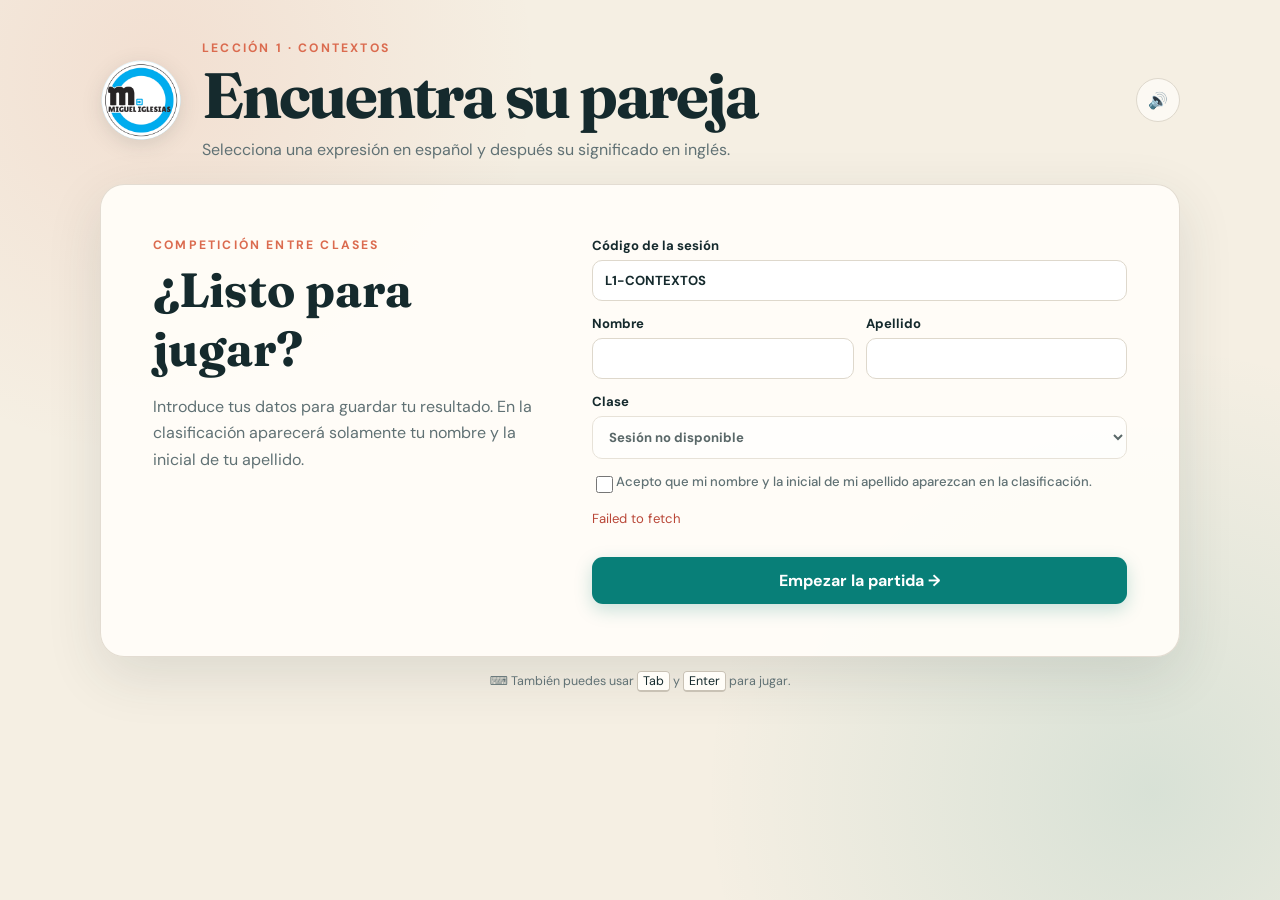
==== index.html @ 014b66b9 "Refresh competition assets" ====
<!doctype html>
<html lang="es">
<head>
  <meta charset="utf-8">
  <meta name="viewport" content="width=device-width, initial-scale=1">
  <meta name="description" content="Juego de vocabulario de la Lección 1: Contextos. Empareja expresiones en español con su significado en inglés.">
  <title>Contextos · Empareja el vocabulario</title>
  <link rel="preconnect" href="https://fonts.googleapis.com">
  <link rel="preconnect" href="https://fonts.gstatic.com" crossorigin>
  <link href="https://fonts.googleapis.com/css2?family=DM+Sans:wght@400;500;600;700&amp;family=Fraunces:opsz,wght@9..144,700&amp;display=swap" rel="stylesheet">
  <link rel="stylesheet" href="styles.css?v=2">
</head>
<body>
  <main class="app-shell">
    <header class="hero">
      <img class="brand-logo" src="miguel-iglesias-logo.png" alt="Miguel Iglesias">
      <div>
        <p class="eyebrow">LECCIÓN 1 · CONTEXTOS</p>
        <h1>Encuentra su pareja</h1>
        <p class="intro">Selecciona una expresión en español y después su significado en inglés.</p>
      </div>
      <button class="sound-button" id="soundButton" type="button" aria-pressed="true" title="Desactivar sonidos">
        <span aria-hidden="true" id="soundIcon">🔊</span><span class="sr-only" id="soundLabel">Sonidos activados</span>
      </button>
    </header>

    <section class="registration-card" id="registrationCard" aria-labelledby="registrationTitle">
      <div class="registration-copy">
        <p class="eyebrow">COMPETICIÓN ENTRE CLASES</p>
        <h2 id="registrationTitle">¿Listo para jugar?</h2>
        <p>Introduce tus datos para guardar tu resultado. En la clasificación aparecerá solamente tu nombre y la inicial de tu apellido.</p>
      </div>
      <form id="registrationForm" class="registration-form">
        <label>Código de la sesión
          <input id="sessionCode" name="sessionCode" value="L1-CONTEXTOS" maxlength="24" required autocomplete="off">
        </label>
        <div class="form-row">
          <label>Nombre
            <input id="firstName" name="firstName" maxlength="40" required autocomplete="given-name">
          </label>
          <label>Apellido
            <input id="lastName" name="lastName" maxlength="60" required autocomplete="family-name">
          </label>
        </div>
        <label>Clase
          <select id="classSelect" name="classId" required disabled>
            <option value="">Cargando clases…</option>
          </select>
        </label>
        <label class="consent-row">
          <input id="consent" type="checkbox" required>
          <span>Acepto que mi nombre y la inicial de mi apellido aparezcan en la clasificación.</span>
        </label>
        <p class="form-message" id="formMessage" role="status" aria-live="polite"></p>
        <button class="primary-button start-button" id="startButton" type="submit">Empezar la partida <span aria-hidden="true">→</span></button>
      </form>
    </section>

    <section class="game-card hidden" id="gameCard" aria-labelledby="game-title">
      <h2 class="sr-only" id="game-title">Juego de emparejar vocabulario</h2>
      <div class="status-bar">
        <div class="round-copy"><span id="sessionName">SESIÓN</span><span>·</span><span>RONDA</span><strong id="roundNumber">1</strong><span>DE</span><strong id="roundTotal">4</strong></div>
        <div class="score-copy"><span id="matchedCount">0</span><span>/</span><span id="pairCount">6</span><span>parejas</span></div>
      </div>
      <div class="progress-track" aria-hidden="true"><div class="progress-fill" id="progressFill"></div></div>

      <p class="feedback" id="feedback" role="status" aria-live="polite">Elige una tarjeta de cada columna.</p>

      <div class="board" id="board">
        <section class="column" aria-labelledby="spanish-heading">
          <h3 id="spanish-heading"><span aria-hidden="true">ES</span> Español</h3>
          <div class="card-list" id="spanishCards"></div>
        </section>
        <div class="divider" aria-hidden="true"><span>↔</span></div>
        <section class="column" aria-labelledby="english-heading">
          <h3 id="english-heading"><span aria-hidden="true">EN</span> English</h3>
          <div class="card-list" id="englishCards"></div>
        </section>
      </div>

      <div class="round-complete hidden" id="roundComplete" role="status">
        <div class="celebration" aria-hidden="true">✦</div>
        <h2>¡Ronda completada!</h2>
        <p id="roundSummary">Has encontrado todas las parejas.</p>
        <button class="primary-button" id="nextRound" type="button">Siguiente ronda <span aria-hidden="true">→</span></button>
      </div>

      <div class="game-complete hidden" id="gameComplete" role="status">
        <div class="trophy" aria-hidden="true">🏆</div>
        <p class="eyebrow">JUEGO COMPLETADO</p>
        <h2>¡Excelente trabajo!</h2>
        <p>Has practicado las <strong id="totalLearned">21</strong> expresiones de esta lección.</p>
        <div class="results">
          <div><strong id="finalScore">—</strong><span>puntos</span></div>
          <div><strong id="finalAccuracy">100%</strong><span>precisión</span></div>
          <div><strong id="finalMistakes">0</strong><span>fallos</span></div>
          <div><strong id="finalTime">—</strong><span>tiempo</span></div>
        </div>
        <p class="saving-status" id="savingStatus" aria-live="polite">Guardando tu resultado…</p>
        <button class="primary-button" id="playAgain" type="button">Nuevo intento <span aria-hidden="true">↻</span></button>
      </div>
    </section>

    <section class="leaderboard-section hidden" id="leaderboardSection" aria-labelledby="leaderboardTitle">
      <div class="leaderboard-heading">
        <div><p class="eyebrow">RESULTADOS EN DIRECTO</p><h2 id="leaderboardTitle">Clasificación</h2></div>
        <button class="refresh-button" id="refreshLeaderboard" type="button" title="Actualizar clasificación">↻ Actualizar</button>
      </div>
      <div class="leaderboard-tabs" role="tablist" aria-label="Tipos de clasificación">
        <button class="tab-button active" type="button" role="tab" aria-selected="true" data-panel="overallPanel">Top 25</button>
        <button class="tab-button" type="button" role="tab" aria-selected="false" data-panel="classesPanel">Por clases</button>
        <button class="tab-button" type="button" role="tab" aria-selected="false" data-panel="podiumsPanel">Podios</button>
      </div>
      <div class="ranking-panel" id="overallPanel" role="tabpanel"><div class="loading-ranking">Cargando clasificación…</div></div>
      <div class="ranking-panel hidden" id="classesPanel" role="tabpanel"></div>
      <div class="ranking-panel hidden" id="podiumsPanel" role="tabpanel"></div>
    </section>
    <p class="tip"><span aria-hidden="true">⌨</span> También puedes usar <kbd>Tab</kbd> y <kbd>Enter</kbd> para jugar.</p>
  </main>
  <script src="script.js?v=2"></script>
</body>
</html>
---- styles.css ----
:root {
  --ink: #152a2d;
  --muted: #607174;
  --paper: #fffdf8;
  --cream: #f5efe3;
  --teal: #087f78;
  --teal-dark: #065f5a;
  --teal-pale: #dff3ee;
  --coral: #db6b4f;
  --red: #b94637;
  --red-pale: #fff0ec;
  --line: #ded8cc;
  --shadow: 0 18px 55px rgba(42, 55, 54, .12);
}

* { box-sizing: border-box; }
body {
  margin: 0;
  min-height: 100vh;
  color: var(--ink);
  background:
    radial-gradient(circle at 12% 8%, rgba(219,107,79,.12), transparent 24rem),
    radial-gradient(circle at 90% 88%, rgba(8,127,120,.12), transparent 28rem),
    var(--cream);
  font-family: "DM Sans", system-ui, sans-serif;
}
button { font: inherit; }
.app-shell { width: min(1080px, calc(100% - 32px)); margin: 0 auto; padding: 40px 0 28px; }
.hero { display: grid; grid-template-columns: 82px 1fr 44px; align-items: center; gap: 20px; margin-bottom: 24px; }
.brand-logo { width: 82px; height: 82px; object-fit: contain; border-radius: 50%; filter: drop-shadow(0 5px 10px rgba(21,42,45,.12)); }
.eyebrow { margin: 0 0 7px; color: var(--coral); font-size: .76rem; font-weight: 700; letter-spacing: .18em; }
h1 { margin: 0; font-family: "Fraunces", Georgia, serif; font-size: clamp(2.15rem, 5vw, 4rem); line-height: 1; letter-spacing: -.035em; }
.intro { max-width: 650px; margin: 12px 0 0; color: var(--muted); font-size: 1rem; }
.sound-button { flex: none; width: 44px; height: 44px; border: 1px solid var(--line); border-radius: 50%; background: rgba(255,253,248,.75); cursor: pointer; transition: .2s ease; }
.sound-button:hover { border-color: var(--teal); transform: translateY(-2px); }
.game-card { position: relative; min-height: 560px; overflow: hidden; border: 1px solid rgba(222,216,204,.85); border-radius: 24px; background: rgba(255,253,248,.93); box-shadow: var(--shadow); padding: 26px; }
.registration-card, .leaderboard-section { border: 1px solid rgba(222,216,204,.85); border-radius: 24px; background: rgba(255,253,248,.94); box-shadow: var(--shadow); }
.registration-card { display: grid; grid-template-columns: .85fr 1.15fr; gap: 44px; padding: clamp(24px, 5vw, 52px); }
.registration-copy h2, .leaderboard-heading h2 { margin: 0; font-family: "Fraunces", Georgia, serif; font-size: clamp(1.9rem, 4vw, 3rem); }
.registration-copy > p:last-child { color: var(--muted); line-height: 1.65; }
.registration-form { display: grid; gap: 14px; }
.registration-form label { display: grid; gap: 6px; color: var(--ink); font-size: .82rem; font-weight: 700; }
.registration-form input:not([type="checkbox"]), .registration-form select { width: 100%; border: 1.5px solid var(--line); border-radius: 10px; padding: 11px 12px; color: var(--ink); background: white; font: inherit; }
.registration-form input:focus, .registration-form select:focus { border-color: var(--teal); outline: 3px solid rgba(8,127,120,.14); }
.form-row { display: grid; grid-template-columns: 1fr 1fr; gap: 12px; }
.consent-row { grid-template-columns: 18px 1fr !important; align-items: start; color: var(--muted) !important; font-weight: 500 !important; line-height: 1.4; }
.consent-row input { width: 17px; height: 17px; accent-color: var(--teal); }
.form-message { min-height: 19px; margin: 0; color: var(--muted); font-size: .82rem; }
.form-message.good { color: var(--teal-dark); } .form-message.bad { color: var(--red); }
.start-button { width: 100%; margin-top: 0; }
.start-button:disabled { cursor: wait; opacity: .65; }
.status-bar { display: flex; justify-content: space-between; gap: 16px; align-items: center; color: var(--muted); font-size: .76rem; font-weight: 700; letter-spacing: .09em; text-transform: uppercase; }
.round-copy, .score-copy { display: flex; align-items: baseline; gap: 6px; }
.round-copy strong { color: var(--ink); font-size: 1rem; }
.score-copy span:first-child { color: var(--teal); }
.progress-track { height: 5px; margin-top: 12px; overflow: hidden; border-radius: 99px; background: #e8e3d9; }
.progress-fill { width: 0; height: 100%; border-radius: inherit; background: linear-gradient(90deg, var(--teal), #37a990); transition: width .35s ease; }
.feedback { min-height: 24px; margin: 19px 0 15px; text-align: center; color: var(--muted); font-size: .93rem; }
.feedback.good { color: var(--teal-dark); font-weight: 700; }
.feedback.bad { color: var(--red); font-weight: 700; }
.board { display: grid; grid-template-columns: 1fr 46px 1fr; gap: 10px; align-items: start; }
.column h3 { display: flex; align-items: center; gap: 9px; margin: 0 0 12px; font-size: .88rem; }
.column h3 span { display: inline-grid; place-items: center; width: 30px; height: 25px; border-radius: 6px; color: white; background: var(--teal); font-size: .66rem; letter-spacing: .06em; }
.column:last-child h3 span { background: var(--coral); }
.card-list { display: grid; gap: 10px; }
.word-card { width: 100%; min-height: 62px; border: 1.5px solid var(--line); border-radius: 12px; padding: 12px 16px; color: var(--ink); background: white; text-align: left; cursor: pointer; box-shadow: 0 2px 0 rgba(21,42,45,.05); transition: border-color .15s, background .15s, transform .15s, opacity .25s; }
.word-card:hover:not(:disabled) { transform: translateY(-2px); border-color: #7eb9b3; }
.word-card:focus-visible { outline: 3px solid rgba(8,127,120,.28); outline-offset: 2px; }
.word-card.selected { border-color: var(--teal); background: var(--teal-pale); box-shadow: inset 0 0 0 1px var(--teal); }
.english .word-card.selected { border-color: var(--coral); background: #fff0ea; box-shadow: inset 0 0 0 1px var(--coral); }
.word-card.wrong { border-color: var(--red); background: var(--red-pale); animation: shake .32s ease; }
.word-card.matched { pointer-events: none; border-color: #a5d7ca; color: var(--teal-dark); background: var(--teal-pale); opacity: .42; text-decoration: line-through; }
.divider { display: grid; place-items: center; padding-top: 45px; color: #99a4a3; }
.divider span { display: grid; place-items: center; width: 34px; height: 34px; border: 1px solid var(--line); border-radius: 50%; background: var(--paper); }
.round-complete, .game-complete { position: absolute; inset: 0; z-index: 5; display: flex; flex-direction: column; align-items: center; justify-content: center; padding: 32px; background: rgba(255,253,248,.97); text-align: center; animation: fade-in .35s ease; }
.round-complete h2, .game-complete h2 { margin: 8px 0; font-family: "Fraunces", Georgia, serif; font-size: clamp(2rem, 5vw, 3.3rem); }
.round-complete p, .game-complete > p { color: var(--muted); }
.celebration, .trophy { font-size: 3rem; }
.primary-button { margin-top: 14px; border: 0; border-radius: 11px; padding: 13px 21px; color: white; background: var(--teal); font-weight: 700; cursor: pointer; box-shadow: 0 6px 18px rgba(8,127,120,.22); transition: .18s ease; }
.primary-button:hover { background: var(--teal-dark); transform: translateY(-2px); }
.results { display: flex; gap: 10px; margin: 18px 0 4px; }
.results div { display: flex; min-width: 120px; flex-direction: column; padding: 13px 18px; border-radius: 12px; background: var(--cream); }
.results strong { font-size: 1.35rem; }
.results span { color: var(--muted); font-size: .75rem; text-transform: uppercase; letter-spacing: .06em; }
.tip { margin: 16px 0 0; color: var(--muted); text-align: center; font-size: .78rem; }
.saving-status { min-height: 20px; margin: 10px 0 0; color: var(--muted); font-size: .82rem; }
.leaderboard-section { margin-top: 22px; padding: 26px; }
.leaderboard-heading { display: flex; align-items: center; justify-content: space-between; gap: 16px; }
.refresh-button { border: 1px solid var(--line); border-radius: 9px; padding: 9px 12px; color: var(--teal-dark); background: white; cursor: pointer; }
.leaderboard-tabs { display: flex; gap: 7px; margin: 22px 0 15px; padding-bottom: 11px; border-bottom: 1px solid var(--line); }
.tab-button { border: 0; border-radius: 8px; padding: 9px 14px; color: var(--muted); background: transparent; font-weight: 700; cursor: pointer; }
.tab-button.active { color: white; background: var(--teal); }
.table-wrap { overflow-x: auto; }
table { width: 100%; border-collapse: collapse; font-size: .88rem; }
th { padding: 9px 10px; color: var(--muted); text-align: left; font-size: .7rem; letter-spacing: .07em; text-transform: uppercase; }
td { padding: 11px 10px; border-top: 1px solid #ebe6dc; }
.rank { width: 42px; font-weight: 700; }.class-dot { display: inline-block; width: 9px; height: 9px; margin-right: 7px; border-radius: 50%; background: var(--class-color); }
.team-grid, .podium-grid { display: grid; grid-template-columns: repeat(4, 1fr); gap: 12px; }
.team-card, .podium-card { border-top: 4px solid var(--class-color); border-radius: 12px; padding: 16px; background: var(--cream); }
.team-card h3, .podium-card h3 { margin: 6px 0 12px; font-size: 1rem; }.team-card > strong { display: block; font-size: 1.65rem; }.team-card small, .podium-card small { color: var(--muted); }
.team-rank { float: right; font-size: 1.25rem; }.ranking-note, .empty-ranking, .loading-ranking { color: var(--muted); text-align: center; font-size: .84rem; }
.podium-card > div { display: grid; grid-template-columns: 28px 1fr auto; gap: 6px; align-items: center; padding: 8px 0; border-top: 1px solid rgba(21,42,45,.09); }
.podium-card > div strong { font-size: .84rem; }
kbd { border: 1px solid #c9c2b5; border-bottom-width: 2px; border-radius: 4px; padding: 1px 5px; color: var(--ink); background: var(--paper); font: inherit; }
.hidden { display: none !important; }
.sr-only { position: absolute; width: 1px; height: 1px; padding: 0; margin: -1px; overflow: hidden; clip: rect(0,0,0,0); white-space: nowrap; border: 0; }
@keyframes shake { 25% { transform: translateX(-5px); } 50% { transform: translateX(5px); } 75% { transform: translateX(-3px); } }
@keyframes fade-in { from { opacity: 0; transform: scale(.985); } }
@media (max-width: 680px) {
  .app-shell { width: min(100% - 20px, 560px); padding-top: 24px; }
  .game-card { min-height: 660px; border-radius: 18px; padding: 18px 13px; }
  .registration-card { grid-template-columns: 1fr; gap: 18px; padding: 24px 18px; border-radius: 18px; }
  .form-row { grid-template-columns: 1fr; }
  .leaderboard-section { padding: 20px 13px; border-radius: 18px; }
  .team-grid, .podium-grid { grid-template-columns: 1fr 1fr; }
  .results { display: grid; grid-template-columns: 1fr 1fr; width: 100%; }
  .results div { min-width: 0; }
  .board { grid-template-columns: 1fr 1fr; gap: 8px; }
  .divider { display: none; }
  .word-card { min-height: 68px; padding: 10px; font-size: .84rem; }
  .column h3 { font-size: .78rem; }
  .status-bar { font-size: .65rem; }
  .hero { grid-template-columns: 58px 1fr 40px; gap: 10px; align-items: center; }
  .brand-logo { width: 58px; height: 58px; }
  .sound-button { width: 40px; height: 40px; }
  h1 { font-size: clamp(1.72rem, 8vw, 2.4rem); }
  .intro { font-size: .9rem; }
}
@media (prefers-reduced-motion: reduce) { *, *::before, *::after { scroll-behavior: auto !important; animation-duration: .01ms !important; transition-duration: .01ms !important; } }
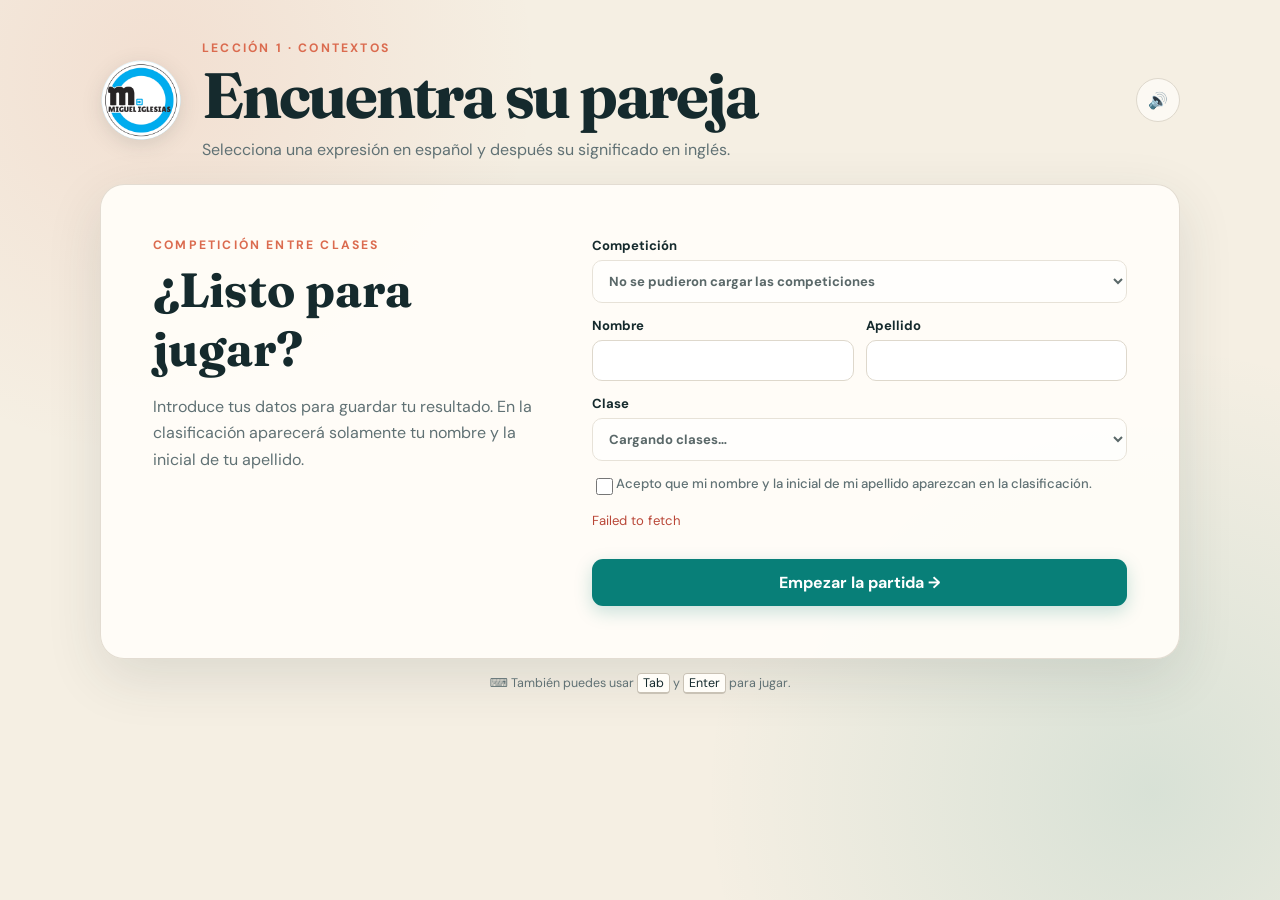
==== commit 686af34e: "Add teacher session manager Add email-protected teacher controls and replace the student session cod" ====
--- a/index.html
+++ b/index.html
@@ -31,8 +31,10 @@
         <p>Introduce tus datos para guardar tu resultado. En la clasificación aparecerá solamente tu nombre y la inicial de tu apellido.</p>
       </div>
       <form id="registrationForm" class="registration-form">
-        <label>Código de la sesión
-          <input id="sessionCode" name="sessionCode" value="L1-CONTEXTOS" maxlength="24" required autocomplete="off">
+        <label>Competición
+          <select id="sessionCode" name="sessionCode" required disabled>
+            <option value="">Cargando competiciones…</option>
+          </select>
         </label>
         <div class="form-row">
           <label>Nombre
@@ -117,6 +119,6 @@
     </section>
     <p class="tip"><span aria-hidden="true">⌨</span> También puedes usar <kbd>Tab</kbd> y <kbd>Enter</kbd> para jugar.</p>
   </main>
-  <script src="script.js?v=2"></script>
+  <script src="script.js?v=3"></script>
 </body>
 </html>
--- a/styles.css
+++ b/styles.css
@@ -41,6 +41,7 @@
 .registration-form { display: grid; gap: 14px; }
 .registration-form label { display: grid; gap: 6px; color: var(--ink); font-size: .82rem; font-weight: 700; }
 .registration-form input:not([type="checkbox"]), .registration-form select { width: 100%; border: 1.5px solid var(--line); border-radius: 10px; padding: 11px 12px; color: var(--ink); background: white; font: inherit; }
+#classSelect { font-variant-numeric: slashed-zero; font-feature-settings: "zero" 1; }
 .registration-form input:focus, .registration-form select:focus { border-color: var(--teal); outline: 3px solid rgba(8,127,120,.14); }
 .form-row { display: grid; grid-template-columns: 1fr 1fr; gap: 12px; }
 .consent-row { grid-template-columns: 18px 1fr !important; align-items: start; color: var(--muted) !important; font-weight: 500 !important; line-height: 1.4; }
@@ -127,3 +128,27 @@
   .intro { font-size: .9rem; }
 }
 @media (prefers-reduced-motion: reduce) { *, *::before, *::after { scroll-behavior: auto !important; animation-duration: .01ms !important; transition-duration: .01ms !important; } }
+
+/* Panel del profesor */
+.admin-hero { grid-template-columns: 82px 1fr auto; }
+.back-link { border: 1px solid var(--line); border-radius: 9px; padding: 9px 13px; color: var(--teal-dark); background: var(--paper); text-decoration: none; font-size: .84rem; font-weight: 700; }
+.admin-dashboard { display: grid; gap: 20px; }
+.admin-toolbar { display: flex; align-items: end; justify-content: space-between; }
+.admin-toolbar h2 { margin: 0; font-family: "Fraunces", Georgia, serif; font-size: 2.3rem; }
+.create-session-card, .admin-ranking { border: 1px solid var(--line); border-radius: 18px; padding: 22px; background: var(--paper); box-shadow: 0 8px 30px rgba(42,55,54,.08); }
+.create-session-card h3 { margin-top: 0; }
+.create-session-form { display: grid; grid-template-columns: 1.4fr .8fr auto; gap: 12px; align-items: end; }
+.create-session-form label { display: grid; gap: 6px; font-size: .78rem; font-weight: 700; }
+.create-session-form input { border: 1.5px solid var(--line); border-radius: 9px; padding: 11px 12px; font: inherit; }
+.create-session-form .primary-button { margin: 0; }
+.admin-session-list { display: grid; gap: 12px; }
+.admin-session-card { display: flex; align-items: center; justify-content: space-between; gap: 20px; border-left: 5px solid var(--teal); border-radius: 14px; padding: 19px 21px; background: var(--paper); box-shadow: 0 5px 20px rgba(42,55,54,.07); }
+.admin-session-card.is-closed { border-left-color: #9aa3a2; opacity: .82; }
+.admin-session-card h3 { margin: 5px 0; }.admin-session-card p { margin: 7px 0 0; color: var(--muted); font-size: .8rem; }
+.admin-session-card code { color: var(--teal-dark); font-weight: 700; }.session-status { color: var(--teal-dark); font-size: .68rem; font-weight: 700; letter-spacing: .1em; text-transform: uppercase; }
+.is-closed .session-status { color: var(--muted); }.session-actions { display: flex; flex-wrap: wrap; justify-content: flex-end; gap: 7px; }
+.compact-button { margin: 0; padding: 9px 13px; box-shadow: none; }.admin-ranking { margin-top: 5px; }
+@media (max-width: 760px) {
+  .admin-hero { grid-template-columns: 58px 1fr; }.admin-hero .back-link { grid-column: 1 / -1; text-align: center; }
+  .create-session-form { grid-template-columns: 1fr; }.admin-session-card { align-items: flex-start; flex-direction: column; }.session-actions { justify-content: flex-start; }
+}
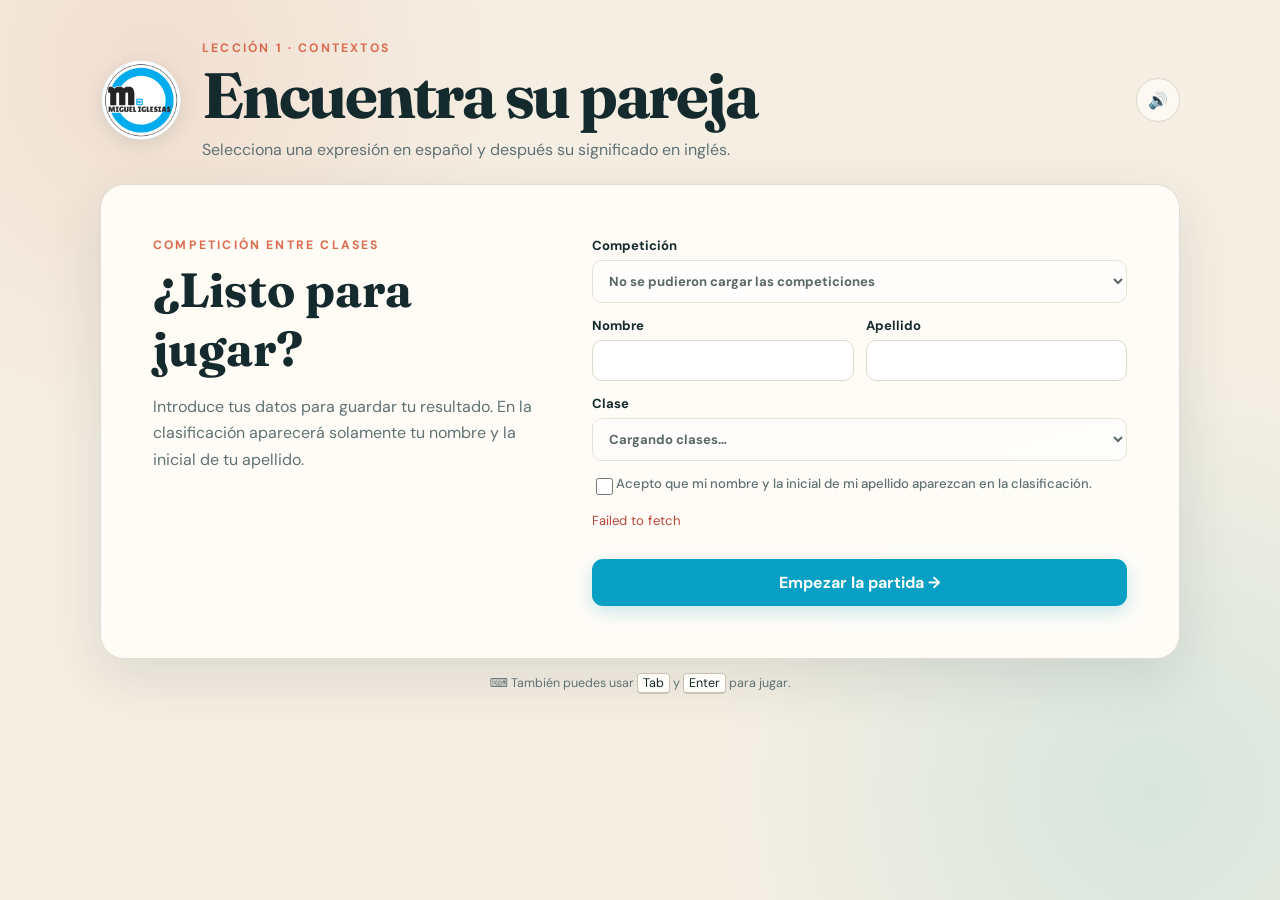
==== commit a51d7aad: "Differentiate student and teacher palettes" ====
--- a/index.html
+++ b/index.html
@@ -4,13 +4,17 @@
   <meta charset="utf-8">
   <meta name="viewport" content="width=device-width, initial-scale=1">
   <meta name="description" content="Juego de vocabulario de la Lección 1: Contextos. Empareja expresiones en español con su significado en inglés.">
+  <meta name="theme-color" content="#08a7df">
   <title>Contextos · Empareja el vocabulario</title>
+  <link rel="icon" type="image/png" href="app-icon.png?v=1">
+  <link rel="apple-touch-icon" href="app-icon.png?v=1">
+  <link rel="manifest" href="site.webmanifest">
   <link rel="preconnect" href="https://fonts.googleapis.com">
   <link rel="preconnect" href="https://fonts.gstatic.com" crossorigin>
   <link href="https://fonts.googleapis.com/css2?family=DM+Sans:wght@400;500;600;700&amp;family=Fraunces:opsz,wght@9..144,700&amp;display=swap" rel="stylesheet">
-  <link rel="stylesheet" href="styles.css?v=2">
+  <link rel="stylesheet" href="styles.css?v=4">
 </head>
-<body>
+<body class="student-theme">
   <main class="app-shell">
     <header class="hero">
       <img class="brand-logo" src="miguel-iglesias-logo.png" alt="Miguel Iglesias">
--- a/styles.css
+++ b/styles.css
@@ -6,11 +6,32 @@
   --teal: #087f78;
   --teal-dark: #065f5a;
   --teal-pale: #dff3ee;
+  --teal-rgb: 8, 127, 120;
+  --teal-accent: #37a990;
   --coral: #db6b4f;
   --red: #b94637;
   --red-pale: #fff0ec;
   --line: #ded8cc;
   --shadow: 0 18px 55px rgba(42, 55, 54, .12);
+}
+
+body.student-theme {
+  --teal: #079fc3;
+  --teal-dark: #08748c;
+  --teal-pale: #def5fb;
+  --teal-rgb: 7, 159, 195;
+  --teal-accent: #52c7dc;
+}
+
+body.admin-theme {
+  --ink: #10282e;
+  --muted: #536b71;
+  --cream: #e9f0f0;
+  --teal: #07566b;
+  --teal-dark: #043b4a;
+  --teal-pale: #dcecef;
+  --teal-rgb: 7, 86, 107;
+  --teal-accent: #237b8d;
 }
 
 * { box-sizing: border-box; }
@@ -20,7 +41,7 @@
   color: var(--ink);
   background:
     radial-gradient(circle at 12% 8%, rgba(219,107,79,.12), transparent 24rem),
-    radial-gradient(circle at 90% 88%, rgba(8,127,120,.12), transparent 28rem),
+    radial-gradient(circle at 90% 88%, rgba(var(--teal-rgb),.12), transparent 28rem),
     var(--cream);
   font-family: "DM Sans", system-ui, sans-serif;
 }
@@ -42,7 +63,7 @@
 .registration-form label { display: grid; gap: 6px; color: var(--ink); font-size: .82rem; font-weight: 700; }
 .registration-form input:not([type="checkbox"]), .registration-form select { width: 100%; border: 1.5px solid var(--line); border-radius: 10px; padding: 11px 12px; color: var(--ink); background: white; font: inherit; }
 #classSelect { font-variant-numeric: slashed-zero; font-feature-settings: "zero" 1; }
-.registration-form input:focus, .registration-form select:focus { border-color: var(--teal); outline: 3px solid rgba(8,127,120,.14); }
+.registration-form input:focus, .registration-form select:focus { border-color: var(--teal); outline: 3px solid rgba(var(--teal-rgb),.14); }
 .form-row { display: grid; grid-template-columns: 1fr 1fr; gap: 12px; }
 .consent-row { grid-template-columns: 18px 1fr !important; align-items: start; color: var(--muted) !important; font-weight: 500 !important; line-height: 1.4; }
 .consent-row input { width: 17px; height: 17px; accent-color: var(--teal); }
@@ -55,7 +76,7 @@
 .round-copy strong { color: var(--ink); font-size: 1rem; }
 .score-copy span:first-child { color: var(--teal); }
 .progress-track { height: 5px; margin-top: 12px; overflow: hidden; border-radius: 99px; background: #e8e3d9; }
-.progress-fill { width: 0; height: 100%; border-radius: inherit; background: linear-gradient(90deg, var(--teal), #37a990); transition: width .35s ease; }
+.progress-fill { width: 0; height: 100%; border-radius: inherit; background: linear-gradient(90deg, var(--teal), var(--teal-accent)); transition: width .35s ease; }
 .feedback { min-height: 24px; margin: 19px 0 15px; text-align: center; color: var(--muted); font-size: .93rem; }
 .feedback.good { color: var(--teal-dark); font-weight: 700; }
 .feedback.bad { color: var(--red); font-weight: 700; }
@@ -66,7 +87,7 @@
 .card-list { display: grid; gap: 10px; }
 .word-card { width: 100%; min-height: 62px; border: 1.5px solid var(--line); border-radius: 12px; padding: 12px 16px; color: var(--ink); background: white; text-align: left; cursor: pointer; box-shadow: 0 2px 0 rgba(21,42,45,.05); transition: border-color .15s, background .15s, transform .15s, opacity .25s; }
 .word-card:hover:not(:disabled) { transform: translateY(-2px); border-color: #7eb9b3; }
-.word-card:focus-visible { outline: 3px solid rgba(8,127,120,.28); outline-offset: 2px; }
+.word-card:focus-visible { outline: 3px solid rgba(var(--teal-rgb),.28); outline-offset: 2px; }
 .word-card.selected { border-color: var(--teal); background: var(--teal-pale); box-shadow: inset 0 0 0 1px var(--teal); }
 .english .word-card.selected { border-color: var(--coral); background: #fff0ea; box-shadow: inset 0 0 0 1px var(--coral); }
 .word-card.wrong { border-color: var(--red); background: var(--red-pale); animation: shake .32s ease; }
@@ -77,7 +98,7 @@
 .round-complete h2, .game-complete h2 { margin: 8px 0; font-family: "Fraunces", Georgia, serif; font-size: clamp(2rem, 5vw, 3.3rem); }
 .round-complete p, .game-complete > p { color: var(--muted); }
 .celebration, .trophy { font-size: 3rem; }
-.primary-button { margin-top: 14px; border: 0; border-radius: 11px; padding: 13px 21px; color: white; background: var(--teal); font-weight: 700; cursor: pointer; box-shadow: 0 6px 18px rgba(8,127,120,.22); transition: .18s ease; }
+.primary-button { margin-top: 14px; border: 0; border-radius: 11px; padding: 13px 21px; color: white; background: var(--teal); font-weight: 700; cursor: pointer; box-shadow: 0 6px 18px rgba(var(--teal-rgb),.22); transition: .18s ease; }
 .primary-button:hover { background: var(--teal-dark); transform: translateY(-2px); }
 .results { display: flex; gap: 10px; margin: 18px 0 4px; }
 .results div { display: flex; min-width: 120px; flex-direction: column; padding: 13px 18px; border-radius: 12px; background: var(--cream); }
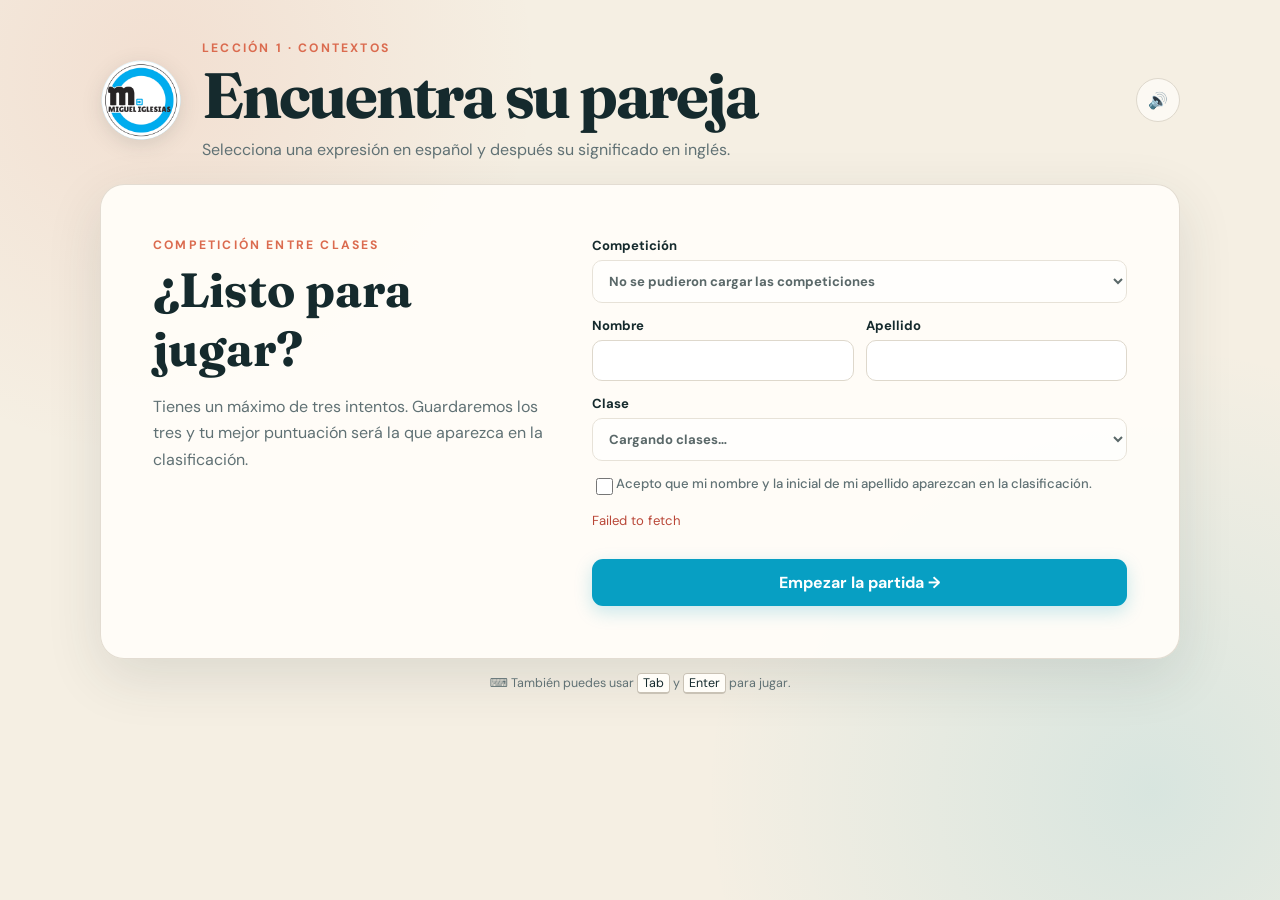
==== commit 447bb50f: "Add three-attempt limit and distinct app icons" ====
--- a/index.html
+++ b/index.html
@@ -6,8 +6,8 @@
   <meta name="description" content="Juego de vocabulario de la Lección 1: Contextos. Empareja expresiones en español con su significado en inglés.">
   <meta name="theme-color" content="#08a7df">
   <title>Contextos · Empareja el vocabulario</title>
-  <link rel="icon" type="image/png" href="app-icon.png?v=1">
-  <link rel="apple-touch-icon" href="app-icon.png?v=1">
+  <link rel="icon" type="image/png" href="student-icon.png?v=1">
+  <link rel="apple-touch-icon" href="student-icon.png?v=1">
   <link rel="manifest" href="site.webmanifest">
   <link rel="preconnect" href="https://fonts.googleapis.com">
   <link rel="preconnect" href="https://fonts.gstatic.com" crossorigin>
@@ -32,7 +32,7 @@
       <div class="registration-copy">
         <p class="eyebrow">COMPETICIÓN ENTRE CLASES</p>
         <h2 id="registrationTitle">¿Listo para jugar?</h2>
-        <p>Introduce tus datos para guardar tu resultado. En la clasificación aparecerá solamente tu nombre y la inicial de tu apellido.</p>
+        <p>Tienes un máximo de tres intentos. Guardaremos los tres y tu mejor puntuación será la que aparezca en la clasificación.</p>
       </div>
       <form id="registrationForm" class="registration-form">
         <label>Competición
@@ -65,7 +65,7 @@
     <section class="game-card hidden" id="gameCard" aria-labelledby="game-title">
       <h2 class="sr-only" id="game-title">Juego de emparejar vocabulario</h2>
       <div class="status-bar">
-        <div class="round-copy"><span id="sessionName">SESIÓN</span><span>·</span><span>RONDA</span><strong id="roundNumber">1</strong><span>DE</span><strong id="roundTotal">4</strong></div>
+        <div class="round-copy"><span id="sessionName">SESIÓN</span><span>·</span><span id="gameAttempt">INTENTO 1 DE 3</span><span>·</span><span>RONDA</span><strong id="roundNumber">1</strong><span>DE</span><strong id="roundTotal">4</strong></div>
         <div class="score-copy"><span id="matchedCount">0</span><span>/</span><span id="pairCount">6</span><span>parejas</span></div>
       </div>
       <div class="progress-track" aria-hidden="true"><div class="progress-fill" id="progressFill"></div></div>
@@ -123,6 +123,6 @@
     </section>
     <p class="tip"><span aria-hidden="true">⌨</span> También puedes usar <kbd>Tab</kbd> y <kbd>Enter</kbd> para jugar.</p>
   </main>
-  <script src="script.js?v=3"></script>
+  <script src="script.js?v=4"></script>
 </body>
 </html>
--- a/styles.css
+++ b/styles.css
@@ -100,6 +100,8 @@
 .celebration, .trophy { font-size: 3rem; }
 .primary-button { margin-top: 14px; border: 0; border-radius: 11px; padding: 13px 21px; color: white; background: var(--teal); font-weight: 700; cursor: pointer; box-shadow: 0 6px 18px rgba(var(--teal-rgb),.22); transition: .18s ease; }
 .primary-button:hover { background: var(--teal-dark); transform: translateY(-2px); }
+.primary-button:disabled { cursor: not-allowed; opacity: .58; transform: none; }
+.attempt-pill { display: inline-flex; min-width: 44px; justify-content: center; border-radius: 999px; padding: 4px 9px; color: var(--teal-dark); background: var(--teal-pale); font-size: .78rem; font-weight: 700; }
 .results { display: flex; gap: 10px; margin: 18px 0 4px; }
 .results div { display: flex; min-width: 120px; flex-direction: column; padding: 13px 18px; border-radius: 12px; background: var(--cream); }
 .results strong { font-size: 1.35rem; }
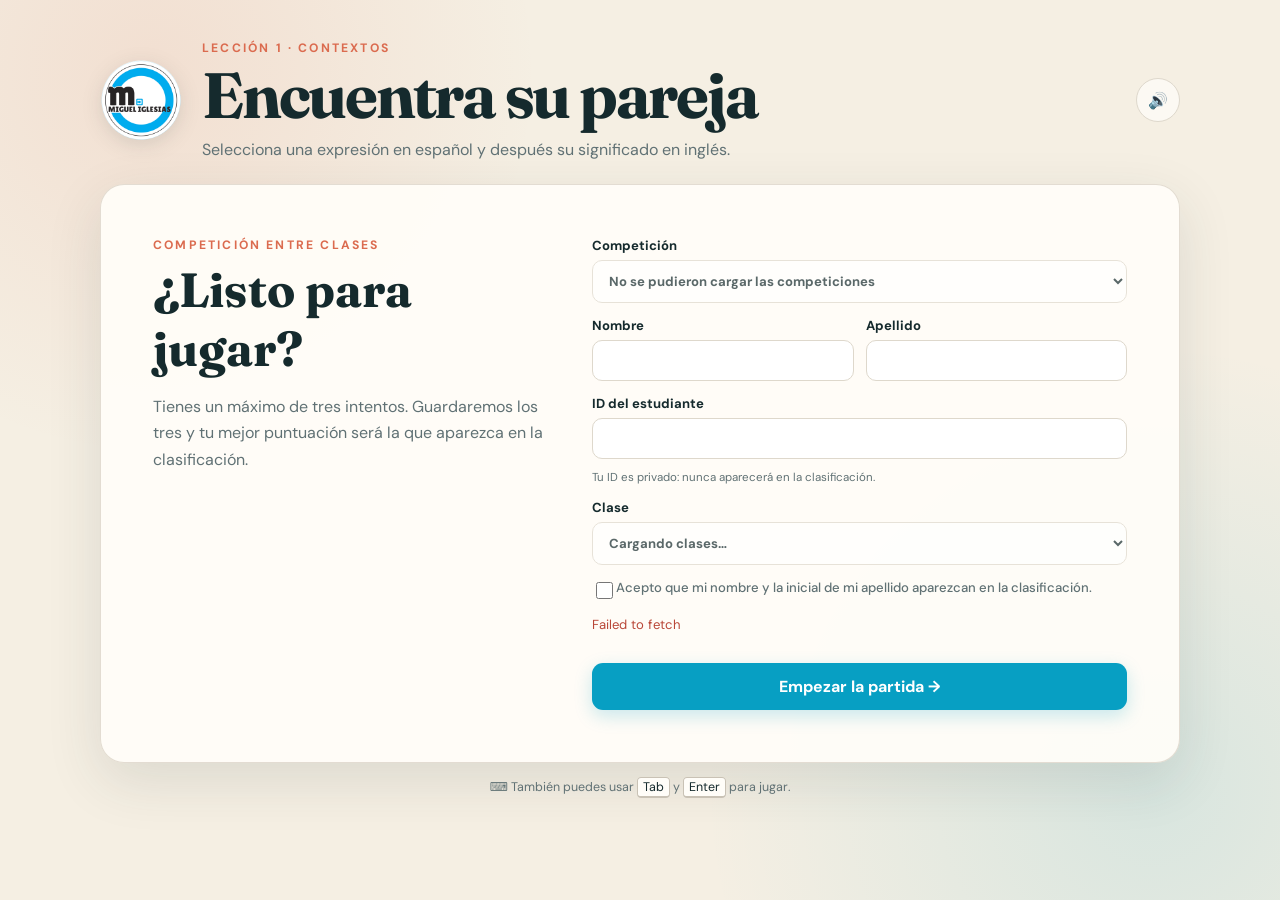
==== commit 3fdc79cf: "Add private student IDs and teacher attempt reset" ====
--- a/index.html
+++ b/index.html
@@ -48,6 +48,10 @@
             <input id="lastName" name="lastName" maxlength="60" required autocomplete="family-name">
           </label>
         </div>
+        <label>ID del estudiante
+          <input id="studentId" name="studentId" maxlength="24" minlength="3" pattern="[A-Za-z0-9-]{3,24}" required autocomplete="off" inputmode="numeric" aria-describedby="studentIdHelp">
+          <small id="studentIdHelp" class="field-help">Tu ID es privado: nunca aparecerá en la clasificación.</small>
+        </label>
         <label>Clase
           <select id="classSelect" name="classId" required disabled>
             <option value="">Cargando clases…</option>
@@ -123,6 +127,6 @@
     </section>
     <p class="tip"><span aria-hidden="true">⌨</span> También puedes usar <kbd>Tab</kbd> y <kbd>Enter</kbd> para jugar.</p>
   </main>
-  <script src="script.js?v=4"></script>
+  <script src="script.js?v=5"></script>
 </body>
 </html>
--- a/styles.css
+++ b/styles.css
@@ -64,6 +64,7 @@
 .registration-form input:not([type="checkbox"]), .registration-form select { width: 100%; border: 1.5px solid var(--line); border-radius: 10px; padding: 11px 12px; color: var(--ink); background: white; font: inherit; }
 #classSelect { font-variant-numeric: slashed-zero; font-feature-settings: "zero" 1; }
 .registration-form input:focus, .registration-form select:focus { border-color: var(--teal); outline: 3px solid rgba(var(--teal-rgb),.14); }
+.field-help { display: block; margin-top: 5px; color: var(--muted); font-size: .72rem; font-weight: 400; }
 .form-row { display: grid; grid-template-columns: 1fr 1fr; gap: 12px; }
 .consent-row { grid-template-columns: 18px 1fr !important; align-items: start; color: var(--muted) !important; font-weight: 500 !important; line-height: 1.4; }
 .consent-row input { width: 17px; height: 17px; accent-color: var(--teal); }
@@ -102,6 +103,9 @@
 .primary-button:hover { background: var(--teal-dark); transform: translateY(-2px); }
 .primary-button:disabled { cursor: not-allowed; opacity: .58; transform: none; }
 .attempt-pill { display: inline-flex; min-width: 44px; justify-content: center; border-radius: 999px; padding: 4px 9px; color: var(--teal-dark); background: var(--teal-pale); font-size: .78rem; font-weight: 700; }
+.reset-attempts-button { border: 1px solid #e5a99d; border-radius: 8px; padding: 7px 10px; color: var(--red); background: var(--red-pale); font: inherit; font-size: .75rem; font-weight: 700; cursor: pointer; }
+.reset-attempts-button:hover { border-color: var(--red); }
+.reset-attempts-button:disabled { cursor: wait; opacity: .6; }
 .results { display: flex; gap: 10px; margin: 18px 0 4px; }
 .results div { display: flex; min-width: 120px; flex-direction: column; padding: 13px 18px; border-radius: 12px; background: var(--cream); }
 .results strong { font-size: 1.35rem; }
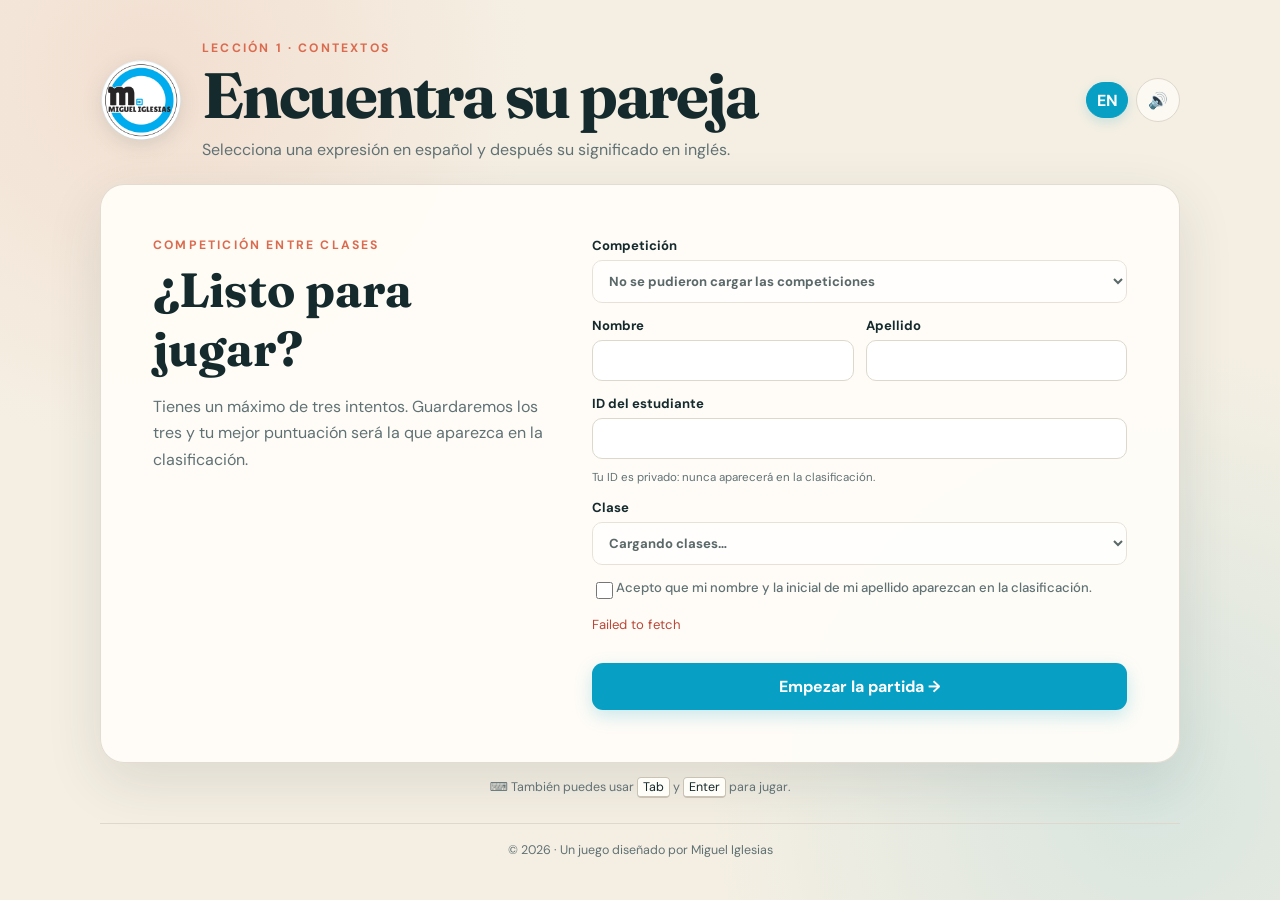
==== commit dc6cede6: "Add Spanish English interface toggle and footer" ====
--- a/index.html
+++ b/index.html
@@ -12,7 +12,7 @@
   <link rel="preconnect" href="https://fonts.googleapis.com">
   <link rel="preconnect" href="https://fonts.gstatic.com" crossorigin>
   <link href="https://fonts.googleapis.com/css2?family=DM+Sans:wght@400;500;600;700&amp;family=Fraunces:opsz,wght@9..144,700&amp;display=swap" rel="stylesheet">
-  <link rel="stylesheet" href="styles.css?v=4">
+  <link rel="stylesheet" href="styles.css?v=5">
 </head>
 <body class="student-theme">
   <main class="app-shell">
@@ -23,9 +23,9 @@
         <h1>Encuentra su pareja</h1>
         <p class="intro">Selecciona una expresión en español y después su significado en inglés.</p>
       </div>
-      <button class="sound-button" id="soundButton" type="button" aria-pressed="true" title="Desactivar sonidos">
+      <div class="hero-actions"><button class="language-button" type="button" data-language-toggle aria-label="Switch to English">EN</button><button class="sound-button" id="soundButton" type="button" aria-pressed="true" title="Desactivar sonidos">
         <span aria-hidden="true" id="soundIcon">🔊</span><span class="sr-only" id="soundLabel">Sonidos activados</span>
-      </button>
+      </button></div>
     </header>
 
     <section class="registration-card" id="registrationCard" aria-labelledby="registrationTitle">
@@ -126,7 +126,9 @@
       <div class="ranking-panel hidden" id="podiumsPanel" role="tabpanel"></div>
     </section>
     <p class="tip"><span aria-hidden="true">⌨</span> También puedes usar <kbd>Tab</kbd> y <kbd>Enter</kbd> para jugar.</p>
+    <footer class="site-footer">© 2026 · Un juego diseñado por Miguel Iglesias</footer>
   </main>
-  <script src="script.js?v=5"></script>
+  <script src="i18n.js?v=1"></script>
+  <script src="script.js?v=6"></script>
 </body>
 </html>
--- a/styles.css
+++ b/styles.css
@@ -54,6 +54,10 @@
 .intro { max-width: 650px; margin: 12px 0 0; color: var(--muted); font-size: 1rem; }
 .sound-button { flex: none; width: 44px; height: 44px; border: 1px solid var(--line); border-radius: 50%; background: rgba(255,253,248,.75); cursor: pointer; transition: .2s ease; }
 .sound-button:hover { border-color: var(--teal); transform: translateY(-2px); }
+.hero-actions { display: flex; align-items: center; justify-content: flex-end; gap: 8px; }
+.language-button { min-width: 42px; height: 36px; border: 1px solid var(--teal); border-radius: 999px; padding: 0 10px; color: white; background: var(--teal); font-weight: 700; cursor: pointer; box-shadow: 0 4px 12px rgba(var(--teal-rgb),.18); }
+.language-button:hover { background: var(--teal-dark); }
+.site-footer { margin-top: 28px; padding: 18px 0 4px; border-top: 1px solid var(--line); color: var(--muted); text-align: center; font-size: .78rem; }
 .game-card { position: relative; min-height: 560px; overflow: hidden; border: 1px solid rgba(222,216,204,.85); border-radius: 24px; background: rgba(255,253,248,.93); box-shadow: var(--shadow); padding: 26px; }
 .registration-card, .leaderboard-section { border: 1px solid rgba(222,216,204,.85); border-radius: 24px; background: rgba(255,253,248,.94); box-shadow: var(--shadow); }
 .registration-card { display: grid; grid-template-columns: .85fr 1.15fr; gap: 44px; padding: clamp(24px, 5vw, 52px); }
